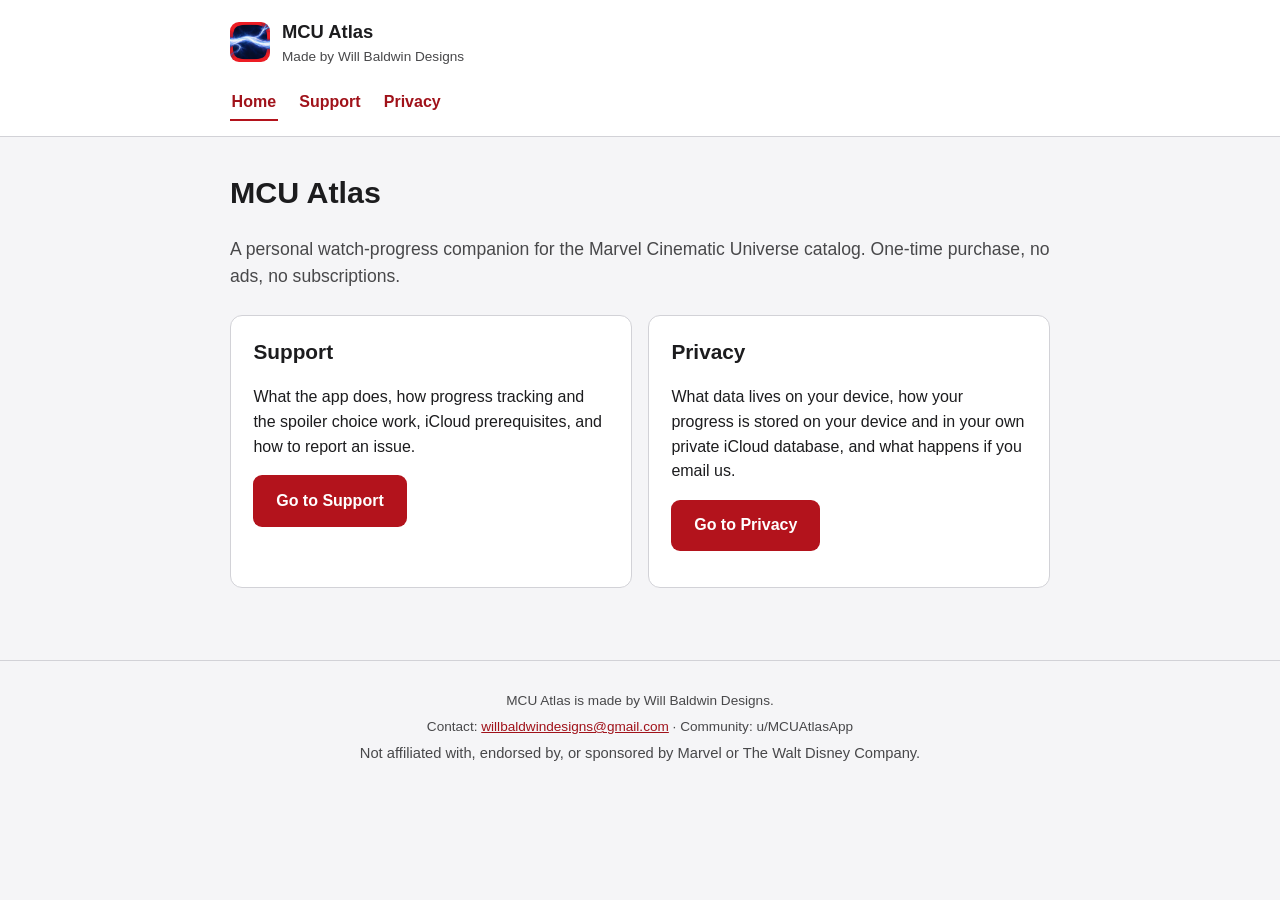
==== index.html @ dd42ee9c "Publish MCU Atlas support and privacy pages" ====
<!DOCTYPE html>
<html lang="en">
<head>
<meta charset="UTF-8">
<meta name="viewport" content="width=device-width, initial-scale=1">
<title>MCU Atlas — Support &amp; Privacy</title>
<link rel="stylesheet" href="styles.css">
<link rel="icon" type="image/png" href="assets/favicon-32.png">
</head>
<body>
<a class="skip-link" href="#main">Skip to content</a>

<header class="site-header">
  <div class="header-inner">
    <img src="assets/icon-256.png" alt="" width="40" height="40">
    <div>
      <p class="brand-title">MCU Atlas</p>
      <p class="brand-sub">Made by Will Baldwin Designs</p>
    </div>
  </div>
  <nav class="primary-nav" aria-label="Primary">
    <a href="index.html" aria-current="page">Home</a>
    <a href="support.html">Support</a>
    <a href="privacy.html">Privacy</a>
  </nav>
</header>

<main id="main">
  <h1>MCU Atlas</h1>
  <p class="lede">A personal watch-progress companion for the Marvel Cinematic Universe catalog. One-time purchase, no ads, no subscriptions.</p>

  <div class="card-grid">
    <div class="card">
      <h2 style="margin-top:0;border-top:none;padding-top:0;">Support</h2>
      <p>What the app does, how progress tracking and the spoiler choice work, iCloud prerequisites, and how to report an issue.</p>
      <p><a class="button" href="support.html">Go to Support</a></p>
    </div>
    <div class="card">
      <h2 style="margin-top:0;border-top:none;padding-top:0;">Privacy</h2>
      <p>What data lives on your device, how your progress is stored on your device and in your own private iCloud database, and what happens if you email us.</p>
      <p><a class="button" href="privacy.html">Go to Privacy</a></p>
    </div>
  </div>
</main>

<footer class="site-footer">
  <p>MCU Atlas is made by Will Baldwin Designs.</p>
  <p>Contact: <a href="mailto:willbaldwindesigns@gmail.com">willbaldwindesigns@gmail.com</a> &middot; Community: u/MCUAtlasApp</p>
  <p class="note">Not affiliated with, endorsed by, or sponsored by Marvel or The Walt Disney Company.</p>
</footer>
</body>
</html>
---- styles.css ----
/* MCU Atlas — support/privacy site. Plain CSS, system font stack, no dependencies. */

:root {
  --bg: #f5f5f7;
  --surface: #ffffff;
  --text: #1c1c1e;
  --text-secondary: #48484a;
  --border: #d2d2d7;
  --accent: #b3131c;
  --accent-contrast: #ffffff;
  --link: #a0121a;
  --focus: #0a66ff;
  --banner-bg: #fff4d6;
  --banner-border: #b98900;
  --banner-text: #4a3800;
  --code-bg: #eef0f2;
}

@media (prefers-color-scheme: dark) {
  :root {
    --bg: #0e0e10;
    --surface: #1c1c1e;
    --text: #f2f2f4;
    --text-secondary: #c7c7cc;
    --border: #3a3a3c;
    --accent: #ff5b5b;
    --accent-contrast: #1c1c1e;
    --link: #ff8a8a;
    --focus: #6ab0ff;
    --banner-bg: #3a2e00;
    --banner-border: #e0b400;
    --banner-text: #ffe28a;
    --code-bg: #2a2a2c;
  }
}

* {
  box-sizing: border-box;
}

html {
  -webkit-text-size-adjust: 100%;
}

body {
  margin: 0;
  background: var(--bg);
  color: var(--text);
  font-family: -apple-system, BlinkMacSystemFont, "Segoe UI", Roboto, Helvetica, Arial, sans-serif;
  line-height: 1.55;
}

.skip-link {
  position: absolute;
  left: -9999px;
  top: 0;
  z-index: 100;
  background: var(--surface);
  color: var(--text);
  padding: 0.75rem 1rem;
  border: 2px solid var(--focus);
  border-radius: 0 0 8px 0;
}

.skip-link:focus {
  left: 0;
}

a {
  color: var(--link);
}

a:focus-visible,
button:focus-visible,
[tabindex]:focus-visible {
  outline: 3px solid var(--focus);
  outline-offset: 2px;
  border-radius: 4px;
}

.draft-banner {
  background: var(--banner-bg);
  color: var(--banner-text);
  border-bottom: 2px solid var(--banner-border);
  text-align: center;
  font-weight: 600;
  padding: 0.6rem 1rem;
  font-size: 0.95rem;
}

.site-header {
  border-bottom: 1px solid var(--border);
  background: var(--surface);
}

.header-inner {
  max-width: 860px;
  margin: 0 auto;
  padding: 1.1rem 1.25rem;
  display: flex;
  align-items: center;
  gap: 0.75rem;
}

.header-inner img {
  width: 40px;
  height: 40px;
  border-radius: 9px;
  flex-shrink: 0;
}

.brand-title {
  font-size: 1.15rem;
  font-weight: 700;
  margin: 0;
}

.brand-sub {
  margin: 0;
  font-size: 0.85rem;
  color: var(--text-secondary);
}

nav.primary-nav {
  max-width: 860px;
  margin: 0 auto;
  padding: 0 1.25rem 0.9rem;
  display: flex;
  gap: 1.25rem;
  flex-wrap: wrap;
}

nav.primary-nav a {
  text-decoration: none;
  font-weight: 600;
  padding: 0.3rem 0.1rem;
  border-bottom: 2px solid transparent;
}

nav.primary-nav a[aria-current="page"] {
  border-bottom-color: var(--accent);
}

nav.primary-nav a:hover {
  border-bottom-color: var(--accent);
}

main {
  max-width: 860px;
  margin: 0 auto;
  padding: 2rem 1.25rem 3rem;
}

h1 {
  font-size: 1.9rem;
  margin-top: 0;
}

h2 {
  font-size: 1.3rem;
  margin-top: 2.2rem;
  border-top: 1px solid var(--border);
  padding-top: 1.4rem;
}

h2:first-of-type {
  border-top: none;
  padding-top: 0;
}

h3 {
  font-size: 1.05rem;
  margin-top: 1.4rem;
}

.lede {
  font-size: 1.1rem;
  color: var(--text-secondary);
}

.card {
  background: var(--surface);
  border: 1px solid var(--border);
  border-radius: 12px;
  padding: 1.25rem 1.4rem;
  margin: 1.25rem 0;
}

.card-grid {
  display: grid;
  grid-template-columns: repeat(auto-fit, minmax(220px, 1fr));
  gap: 1rem;
  margin: 1.5rem 0;
}

.card-grid .card {
  margin: 0;
}

.button {
  display: inline-block;
  background: var(--accent);
  color: var(--accent-contrast);
  text-decoration: none;
  font-weight: 700;
  padding: 0.7rem 1.3rem;
  border-radius: 9px;
  border: 2px solid transparent;
}

.button:hover {
  opacity: 0.9;
}

.button:focus-visible {
  outline: 3px solid var(--focus);
  outline-offset: 3px;
}

.note {
  font-size: 0.92rem;
  color: var(--text-secondary);
}

.pending {
  background: var(--code-bg);
  border-left: 4px solid var(--banner-border);
  padding: 0.75rem 1rem;
  border-radius: 0 8px 8px 0;
  font-size: 0.92rem;
}

code {
  background: var(--code-bg);
  padding: 0.15rem 0.4rem;
  border-radius: 4px;
  font-size: 0.92em;
}

dl.field-list dt {
  font-weight: 700;
  margin-top: 1rem;
}

dl.field-list dd {
  margin-left: 0;
  color: var(--text-secondary);
}

footer.site-footer {
  border-top: 1px solid var(--border);
  padding: 1.5rem 1.25rem 2.5rem;
  text-align: center;
  color: var(--text-secondary);
  font-size: 0.85rem;
}

footer.site-footer p {
  margin: 0.3rem 0;
}

ul.plain-list {
  padding-left: 1.2rem;
}

ul.plain-list li {
  margin: 0.4rem 0;
}

@media (max-width: 480px) {
  h1 {
    font-size: 1.55rem;
  }

  .header-inner {
    padding: 1rem;
  }

  main {
    padding: 1.5rem 1rem 2.5rem;
  }
}
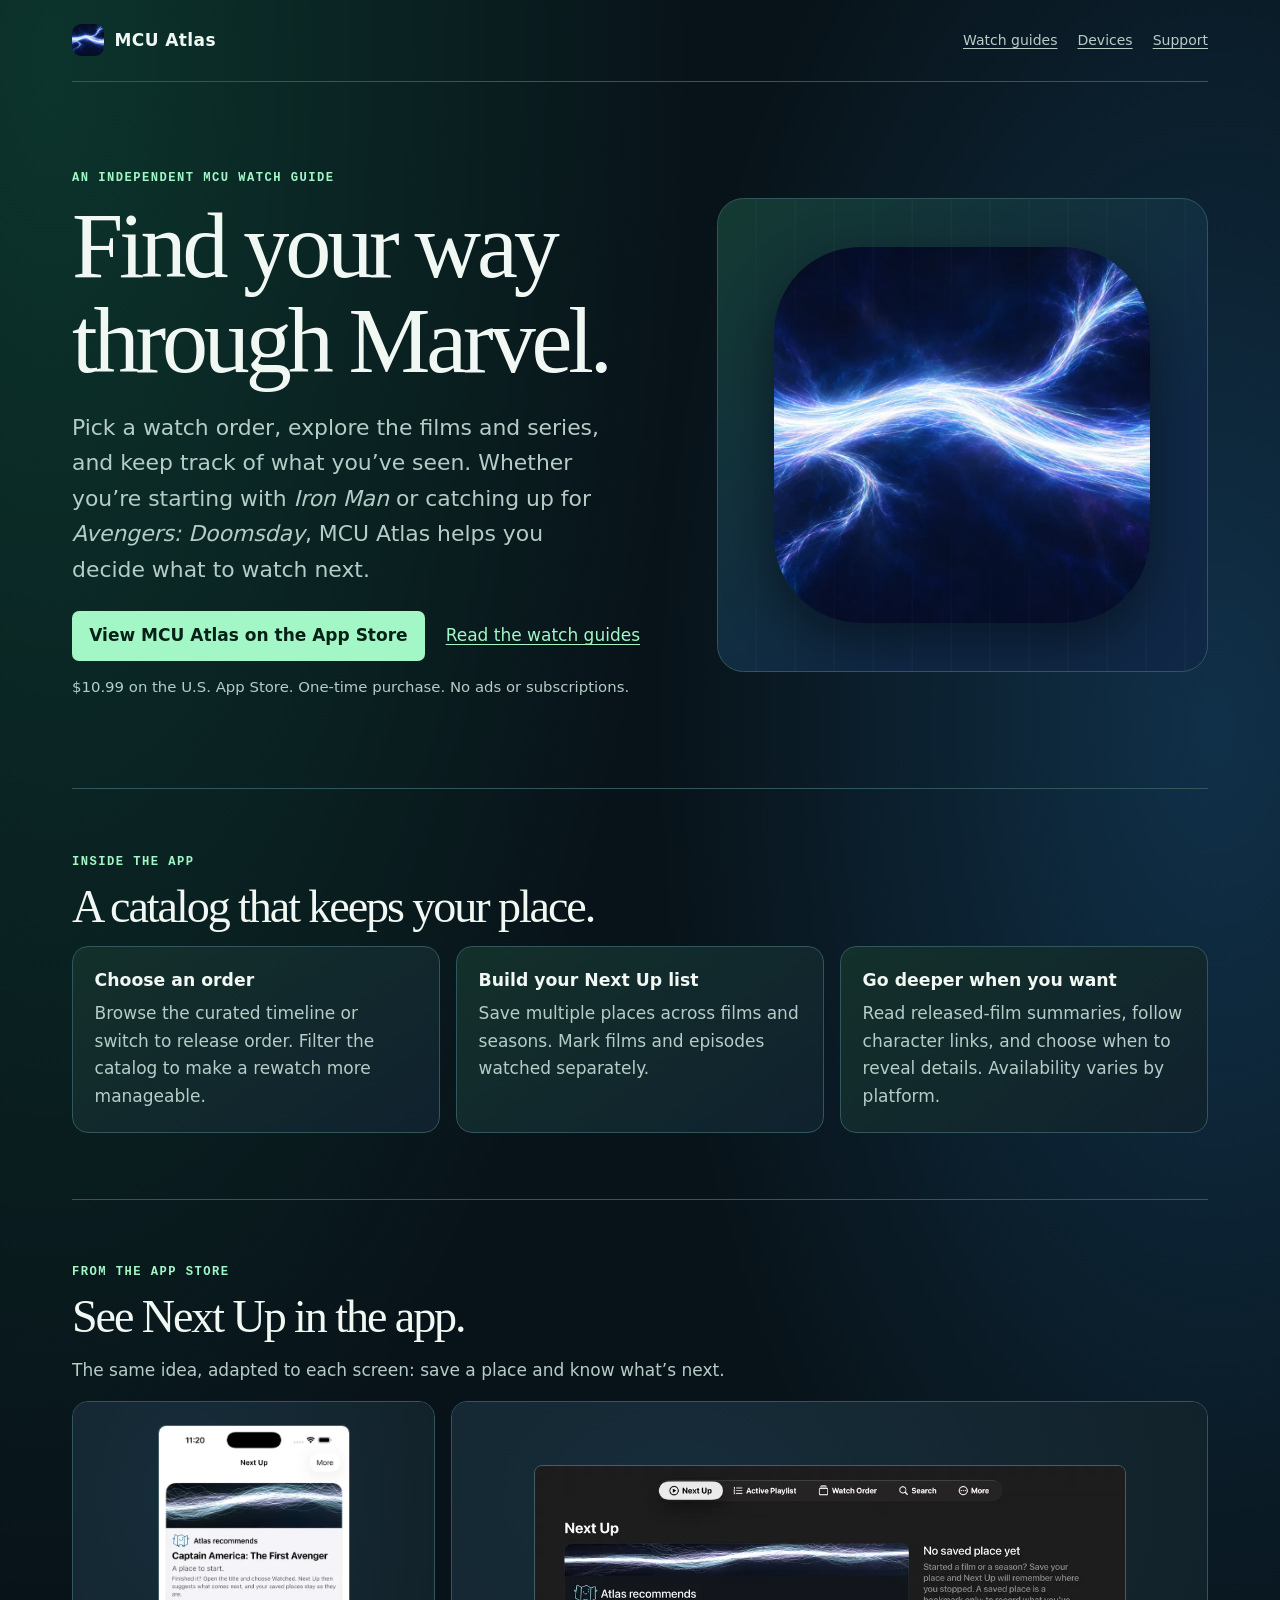
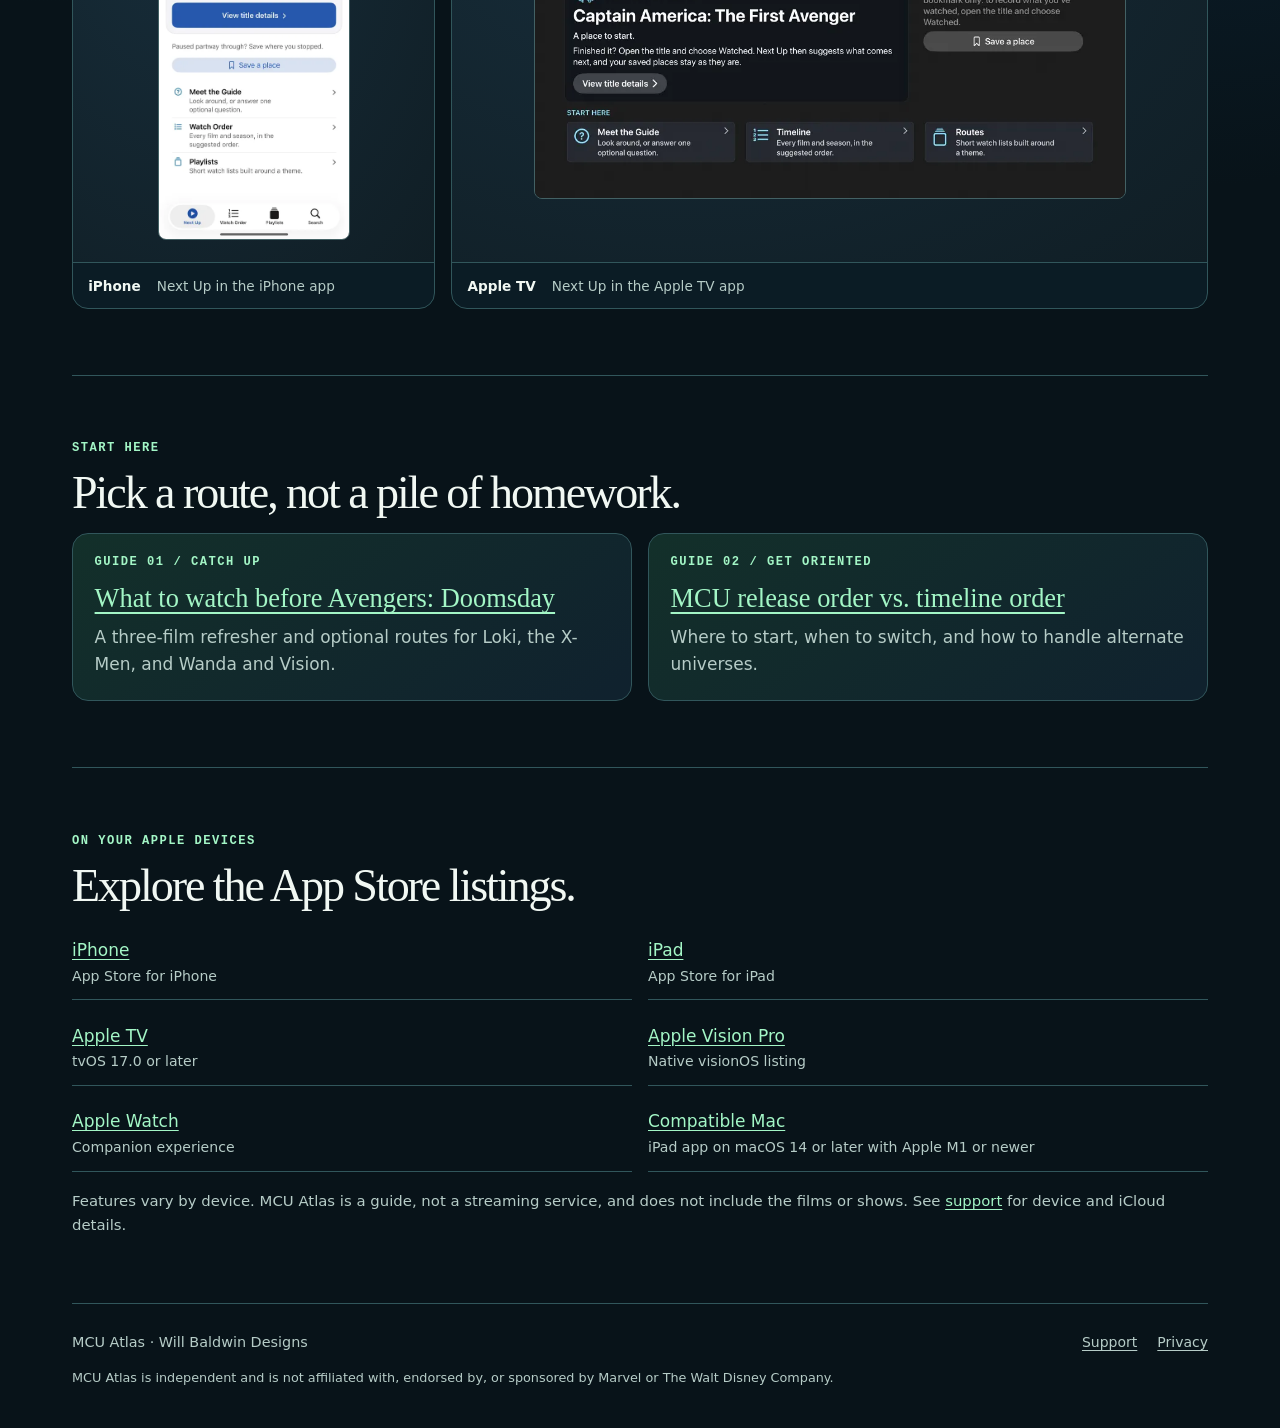
==== commit 08108852: "Add MCU Atlas product homepage and watch guides" ====
--- a/index.html
+++ b/index.html
@@ -1,52 +1,92 @@
-<!DOCTYPE html>
+<!doctype html>
 <html lang="en">
 <head>
-<meta charset="UTF-8">
-<meta name="viewport" content="width=device-width, initial-scale=1">
-<title>MCU Atlas — Support &amp; Privacy</title>
-<link rel="stylesheet" href="styles.css">
-<link rel="icon" type="image/png" href="assets/favicon-32.png">
+<meta charset="utf-8">
+<meta name="viewport" content="width=device-width,initial-scale=1">
+<title>MCU Atlas | Marvel Watch Order & Progress Tracker</title>
+<meta name="description" content="MCU Atlas is an independent Marvel Cinematic Universe guide. Explore watch orders, find films and series, and track viewing progress. One purchase; no ads or subscriptions.">
+<link rel="canonical" href="https://gtt-team.github.io/mcuatlas-support/">
+<link rel="icon" href="assets/timeline-favicon.png" type="image/png">
+<link rel="stylesheet" href="atlas-discovery.css">
+<meta property="og:type" content="website">
+<meta property="og:title" content="MCU Atlas | Marvel Watch Order & Progress Tracker">
+<meta property="og:description" content="An independent guide to what to watch next in the Marvel Cinematic Universe.">
+<meta property="og:url" content="https://gtt-team.github.io/mcuatlas-support/">
+<meta property="og:image" content="https://gtt-team.github.io/mcuatlas-support/assets/timeline-surge.webp">
+<meta property="og:image:alt" content="Original MCU Atlas Timeline Surge artwork">
+<meta name="twitter:card" content="summary">
+<script type="application/ld+json">
+{
+  "@context": "https://schema.org",
+  "@type": "SoftwareApplication",
+  "@id": "https://gtt-team.github.io/mcuatlas-support/#mcu-atlas",
+  "name": "MCU Atlas",
+  "url": "https://gtt-team.github.io/mcuatlas-support/",
+  "sameAs": "https://apps.apple.com/us/app/mcu-atlas/id6814704310",
+  "description": "Independent Marvel Cinematic Universe watch-order guide and viewing-progress tracker.",
+  "applicationCategory": "EntertainmentApplication",
+  "operatingSystem": "iOS, iPadOS, tvOS, visionOS, watchOS; iPad app compatibility on eligible Apple silicon Macs",
+  "image": "https://gtt-team.github.io/mcuatlas-support/assets/timeline-surge.webp",
+  "publisher": {"@type":"Organization","name":"Will Baldwin Designs"},
+  "offers": {"@type":"Offer","price":"10.99","priceCurrency":"USD","url":"https://apps.apple.com/us/app/mcu-atlas/id6814704310"}
+}
+</script>
 </head>
 <body>
-<a class="skip-link" href="#main">Skip to content</a>
-
+<a class="skip" href="#main">Skip to content</a>
 <header class="site-header">
-  <div class="header-inner">
-    <img src="assets/icon-256.png" alt="" width="40" height="40">
-    <div>
-      <p class="brand-title">MCU Atlas</p>
-      <p class="brand-sub">Made by Will Baldwin Designs</p>
-    </div>
-  </div>
-  <nav class="primary-nav" aria-label="Primary">
-    <a href="index.html" aria-current="page">Home</a>
-    <a href="support.html">Support</a>
-    <a href="privacy.html">Privacy</a>
-  </nav>
+<a class="wordmark" href="./" aria-current="page"><img src="assets/timeline-favicon.png" width="32" height="32" alt=""> MCU Atlas</a>
+<nav aria-label="Main navigation"><a href="#guides">Watch guides</a><a href="#platforms">Devices</a><a href="support.html">Support</a></nav>
 </header>
-
 <main id="main">
-  <h1>MCU Atlas</h1>
-  <p class="lede">A personal watch-progress companion for the Marvel Cinematic Universe catalog. One-time purchase, no ads, no subscriptions.</p>
-
-  <div class="card-grid">
-    <div class="card">
-      <h2 style="margin-top:0;border-top:none;padding-top:0;">Support</h2>
-      <p>What the app does, how progress tracking and the spoiler choice work, iCloud prerequisites, and how to report an issue.</p>
-      <p><a class="button" href="support.html">Go to Support</a></p>
-    </div>
-    <div class="card">
-      <h2 style="margin-top:0;border-top:none;padding-top:0;">Privacy</h2>
-      <p>What data lives on your device, how your progress is stored on your device and in your own private iCloud database, and what happens if you email us.</p>
-      <p><a class="button" href="privacy.html">Go to Privacy</a></p>
-    </div>
-  </div>
+<section class="hero" aria-labelledby="hero-heading">
+<div>
+  <p class="kicker">An independent MCU watch guide</p>
+  <h1 id="hero-heading">Find your way through Marvel.</h1>
+  <p class="lede">Pick a watch order, explore the films and series, and keep track of what you’ve seen. Whether you’re starting with <em>Iron Man</em> or catching up for <em>Avengers: Doomsday</em>, MCU Atlas helps you decide what to watch next.</p>
+  <div class="actions"><a class="button" href="https://apps.apple.com/us/app/mcu-atlas/id6814704310">View MCU Atlas on the App Store</a><a href="#guides">Read the watch guides</a></div>
+  <p class="small">$10.99 on the U.S. App Store. One-time purchase. No ads or subscriptions.</p>
+</div>
+<figure class="hero-art"><img src="assets/timeline-surge.webp" width="820" height="820" alt="Original Atlas artwork: a green-to-blue surge crossing a dark field" fetchpriority="high"></figure>
+</section>
+<section class="section" aria-labelledby="features-heading">
+<div class="section-head"><p class="kicker">Inside the app</p><h2 id="features-heading">A catalog that keeps your place.</h2></div>
+<div class="cards">
+<div class="card"><h3>Choose an order</h3><p class="sub">Browse the curated timeline or switch to release order. Filter the catalog to make a rewatch more manageable.</p></div>
+<div class="card"><h3>Build your Next Up list</h3><p class="sub">Save multiple places across films and seasons. Mark films and episodes watched separately.</p></div>
+<div class="card"><h3>Go deeper when you want</h3><p class="sub">Read released-film summaries, follow character links, and choose when to reveal details. Availability varies by platform.</p></div>
+</div>
+</section>
+<section class="section" aria-labelledby="capture-heading">
+<div class="section-head"><p class="kicker">From the App Store</p><h2 id="capture-heading">See Next Up in the app.</h2><p class="sub">The same idea, adapted to each screen: save a place and know what’s next.</p></div>
+<div class="captures">
+<figure class="capture capture-phone"><div class="capture-image"><img src="assets/next-up-iphone.webp" width="459" height="998" loading="lazy" alt="MCU Atlas on iPhone showing the Next Up screen"></div><figcaption><strong>iPhone</strong><span>Next Up in the iPhone app</span></figcaption></figure>
+<figure class="capture capture-tv"><div class="capture-image"><img src="assets/next-up-apple-tv.webp" width="960" height="540" loading="lazy" alt="MCU Atlas on Apple TV showing the Next Up screen"></div><figcaption><strong>Apple TV</strong><span>Next Up in the Apple TV app</span></figcaption></figure>
+</div>
+</section>
+<section class="section" id="guides" aria-labelledby="guides-heading">
+<div class="section-head"><p class="kicker">Start here</p><h2 id="guides-heading">Pick a route, not a pile of homework.</h2></div>
+<div class="guides">
+<div class="card"><p class="chapter">Guide 01 / Catch up</p><a class="guide-link" href="guides/doomsday-watch-guide/">What to watch before Avengers: Doomsday</a><p class="sub">A three-film refresher and optional routes for Loki, the X-Men, and Wanda and Vision.</p></div>
+<div class="card"><p class="chapter">Guide 02 / Get oriented</p><a class="guide-link" href="guides/mcu-watch-order/">MCU release order vs. timeline order</a><p class="sub">Where to start, when to switch, and how to handle alternate universes.</p></div>
+</div>
+</section>
+<section class="section" id="platforms" aria-labelledby="devices-heading">
+<div class="section-head"><p class="kicker">On your Apple devices</p><h2 id="devices-heading">Explore the App Store listings.</h2></div>
+<ul class="platforms">
+<li><a href="https://apps.apple.com/us/app/mcu-atlas/id6814704310">iPhone</a><small>App Store for iPhone</small></li>
+<li><a href="https://apps.apple.com/us/app/mcu-atlas/id6814704310?platform=ipad">iPad</a><small>App Store for iPad</small></li>
+<li><a href="https://apps.apple.com/us/app/mcu-atlas/id6814704310?platform=tv">Apple TV</a><small>tvOS 17.0 or later</small></li>
+<li><a href="https://apps.apple.com/us/app/mcu-atlas/id6814704310?platform=vision">Apple Vision Pro</a><small>Native visionOS listing</small></li>
+<li><a href="https://apps.apple.com/us/app/mcu-atlas/id6814704310?platform=watch">Apple Watch</a><small>Companion experience</small></li>
+<li><a href="https://apps.apple.com/us/app/mcu-atlas/id6814704310?platform=mac">Compatible Mac</a><small>iPad app on macOS 14 or later with Apple M1 or newer</small></li>
+</ul>
+<p class="small">Features vary by device. MCU Atlas is a guide, not a streaming service, and does not include the films or shows. See <a href="support.html">support</a> for device and iCloud details.</p>
+</section>
 </main>
-
-<footer class="site-footer">
-  <p>MCU Atlas is made by Will Baldwin Designs.</p>
-  <p>Contact: <a href="mailto:willbaldwindesigns@gmail.com">willbaldwindesigns@gmail.com</a> &middot; Community: u/MCUAtlasApp</p>
-  <p class="note">Not affiliated with, endorsed by, or sponsored by Marvel or The Walt Disney Company.</p>
+<footer>
+<div class="foot-row"><span>MCU Atlas · Will Baldwin Designs</span><nav aria-label="Footer"><a href="support.html">Support</a><a href="privacy.html">Privacy</a></nav></div>
+<p class="foot-note">MCU Atlas is independent and is not affiliated with, endorsed by, or sponsored by Marvel or The Walt Disney Company.</p>
 </footer>
 </body>
 </html>
--- a/atlas-discovery.css
+++ b/atlas-discovery.css
@@ -0,0 +1,62 @@
+:root{color-scheme:dark;--bg:#081319;--surface:#102229;--cream:#f1f8f3;--muted:#b6ccc7;--mint:#a3f6c6;--cyan:#87e7ff;--line:#31565b;--serif:Georgia,"Times New Roman",serif;--sans:system-ui,-apple-system,BlinkMacSystemFont,"Segoe UI",sans-serif;--mono:ui-monospace,SFMono-Regular,Consolas,monospace}
+*,*::before,*::after{box-sizing:border-box}
+body{margin:0;background:radial-gradient(ellipse at 4% 2%,#0c342c 0%,transparent 40rem),radial-gradient(ellipse at 95% 24%,#103049 0%,transparent 35rem),var(--bg);color:var(--cream);font:1.0625rem/1.62 var(--sans)}
+header,main,footer{width:min(71rem,100% - 3rem);margin-inline:auto}
+a{color:var(--mint);text-decoration-thickness:.08em;text-underline-offset:.19em}
+a:hover{color:var(--cyan)}
+a:focus-visible{outline:3px solid var(--cyan);outline-offset:5px}
+.skip{position:absolute;top:.5rem;left:.5rem;z-index:2;background:var(--bg);padding:.5rem 1rem;transform:translateY(-160%)}.skip:focus{transform:none}
+header,.foot-row{display:flex;align-items:center;justify-content:space-between;gap:1rem;flex-wrap:wrap}
+header{min-height:5.1rem;border-bottom:1px solid var(--line);padding-block:.75rem}
+.wordmark{display:inline-flex;align-items:center;gap:.65rem;color:var(--cream);font-weight:750;text-decoration:none;letter-spacing:.025em}
+.wordmark img{border-radius:9px;width:32px;height:32px}
+nav{display:flex;gap:1.25rem;flex-wrap:wrap}nav a{color:var(--muted);font-size:.875rem}
+h1,h2,h3,p,ol,ul{margin-block-start:0}
+h1,h2{font-family:var(--serif);font-weight:500;letter-spacing:-.045em;text-wrap:balance;line-height:1.03}
+h1{font-size:clamp(2.9rem,7.2vw,6.6rem);margin-bottom:1.3rem}
+h2{font-size:clamp(1.85rem,3.6vw,3.15rem);margin-bottom:1rem}
+h3{font-size:1.08rem;line-height:1.35;margin-bottom:.5rem}
+.kicker,.chapter{font:700 .76rem/1.3 var(--mono);letter-spacing:.12em;text-transform:uppercase;color:var(--mint)}
+.hero{display:grid;grid-template-columns:1.12fr minmax(0,.88fr);align-items:center;gap:1.2rem;padding:clamp(3rem,7vw,6rem) 0;min-height:32rem}
+.hero .lede{max-width:34rem;font-size:clamp(1.12rem,1.8vw,1.37rem);margin-bottom:1.5rem}
+.lede,.sub,.small,.foot-note,.article p,.article li{color:var(--muted)}
+.actions{display:flex;gap:.8rem 1.3rem;align-items:center;flex-wrap:wrap}
+.button{display:inline-block;background:var(--mint);color:#062118;text-decoration:none;font-weight:780;padding:.7rem 1.08rem;border-radius:7px}
+.button:hover{background:var(--cyan);color:#061924}
+.hero-art{position:relative;margin:0;display:grid;place-items:center;border:1px solid var(--line);border-radius:1.65rem;background:linear-gradient(139deg,#143a32,#102846 70%);padding:clamp(1.2rem,4vw,3rem);overflow:hidden}
+.hero-art:after{content:"";position:absolute;inset:0;pointer-events:none;background:repeating-linear-gradient(90deg,transparent 0,transparent 37px,#c6ffe508 38px,#c6ffe508 39px);mask-image:linear-gradient(#000,transparent 41%,transparent 64%,#000)}
+.hero-art img{width:min(100%,23.5rem);height:auto;box-shadow:0 1.25rem 3rem #050d1699;border-radius:23%}
+.small{font-size:.93rem;margin:.85rem 0 0}
+.section{border-top:1px solid var(--line);padding:clamp(2rem,5.5vw,4.1rem) 0}
+.section-head{max-width:43rem}
+.cards,.guides{display:grid;gap:1rem;grid-template-columns:repeat(3,minmax(0,1fr))}
+.guides{grid-template-columns:repeat(2,minmax(0,1fr))}
+.card{border:1px solid var(--line);border-radius:1rem;background:linear-gradient(145deg,#13302a,#10222e 95%);padding:1.35rem}
+.card p:last-child{margin-bottom:0}
+.guide-link{font-size:clamp(1.22rem,2.3vw,1.65rem);line-height:1.2;font-family:var(--serif);display:inline-block;margin-bottom:.55rem}
+.platforms{display:grid;grid-template-columns:repeat(2,minmax(0,1fr));gap:.65rem 1rem;padding:0;list-style:none}
+.platforms li{padding:.75rem 0;border-bottom:1px solid var(--line)}
+.platforms small{display:block;color:var(--muted);font-size:.88rem}
+footer{padding-block:1.7rem 2.4rem;border-top:1px solid var(--line);font-size:.9rem;color:var(--muted)}
+.foot-note{max-width:55rem;margin:.9rem 0 0;font-size:.8rem}
+.article{max-width:48rem;padding-block:clamp(2.5rem,6vw,5rem)}
+.article h1{font-size:clamp(2.7rem,6.55vw,5.35rem)}
+.article h2{margin-top:2.35rem}
+.article .quick-answer{font-size:1.16rem;color:var(--cream);border-left:3px solid var(--mint);padding:1rem 1.15rem;background:var(--surface);border-radius:0 10px 10px 0;margin:1.4rem 0}
+.article ol,.article ul{padding-inline-start:1.45rem}
+.article li{padding-inline-start:.18rem;margin:.45rem 0}
+.article strong{color:var(--cream)}
+.source-list{font-size:.94rem}
+.cta{background:linear-gradient(120deg,#123d2f,#123144);padding:1.25rem;border:1px solid var(--line);border-radius:1rem;margin-top:2rem}
+.cta p{margin-bottom:.7rem}
+@media(max-width:45rem){header,main,footer{width:calc(100% - 2rem)}.hero{grid-template-columns:1fr;min-height:0;gap:1.6rem}.hero-art img{width:min(100%,17rem)}.cards{grid-template-columns:1fr}.guides{gap:.75rem}.card{padding:1rem}}
+@media(max-width:36rem){.guides,.platforms{grid-template-columns:1fr}nav{gap:1rem}.article .quick-answer{font-size:1.07rem}}
+.captures{display:grid;grid-template-columns:minmax(11rem,.48fr) minmax(0,1fr);gap:1rem;align-items:stretch}
+.capture{margin:0;border:1px solid var(--line);border-radius:1rem;background:#0b1c25;display:grid;grid-template-rows:1fr auto;overflow:hidden}
+.capture-image{display:grid;place-items:center;min-width:0;padding:clamp(.65rem,3vw,1.4rem);background:radial-gradient(ellipse at 30% 20%,#172d3a,#101e25)}
+.capture img{display:block;max-width:100%;height:auto;border:1px solid #436164;border-radius:.5rem}
+.capture-phone img{max-width:min(100%,12rem)}
+.capture-tv img{width:min(100%,37rem)}
+.capture figcaption{border-top:1px solid var(--line);padding:.72rem .95rem;font-size:.85rem;display:flex;align-items:baseline;gap:.5rem 1rem;flex-wrap:wrap}
+.capture figcaption span{color:var(--muted)}
+@media(max-width:36rem){.captures{grid-template-columns:1fr}.capture-phone img{max-width:min(100%,10rem)}}
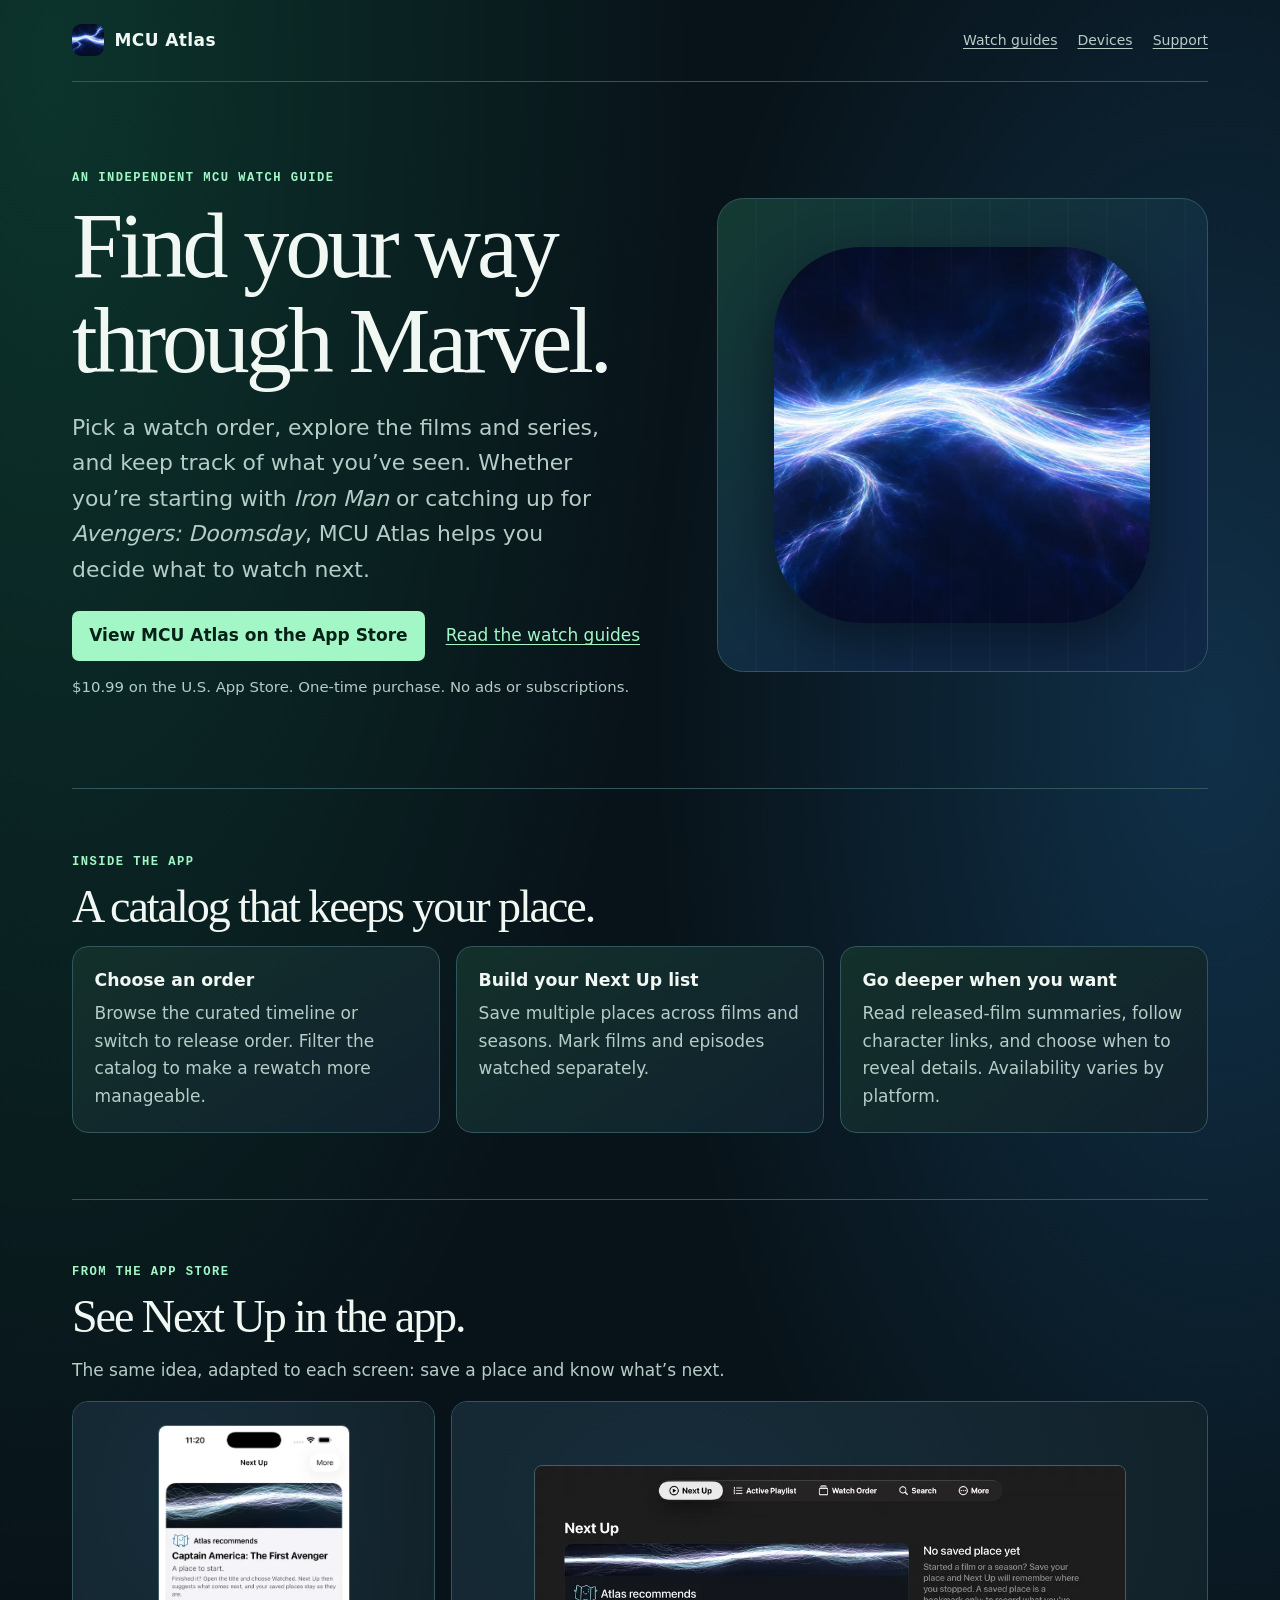
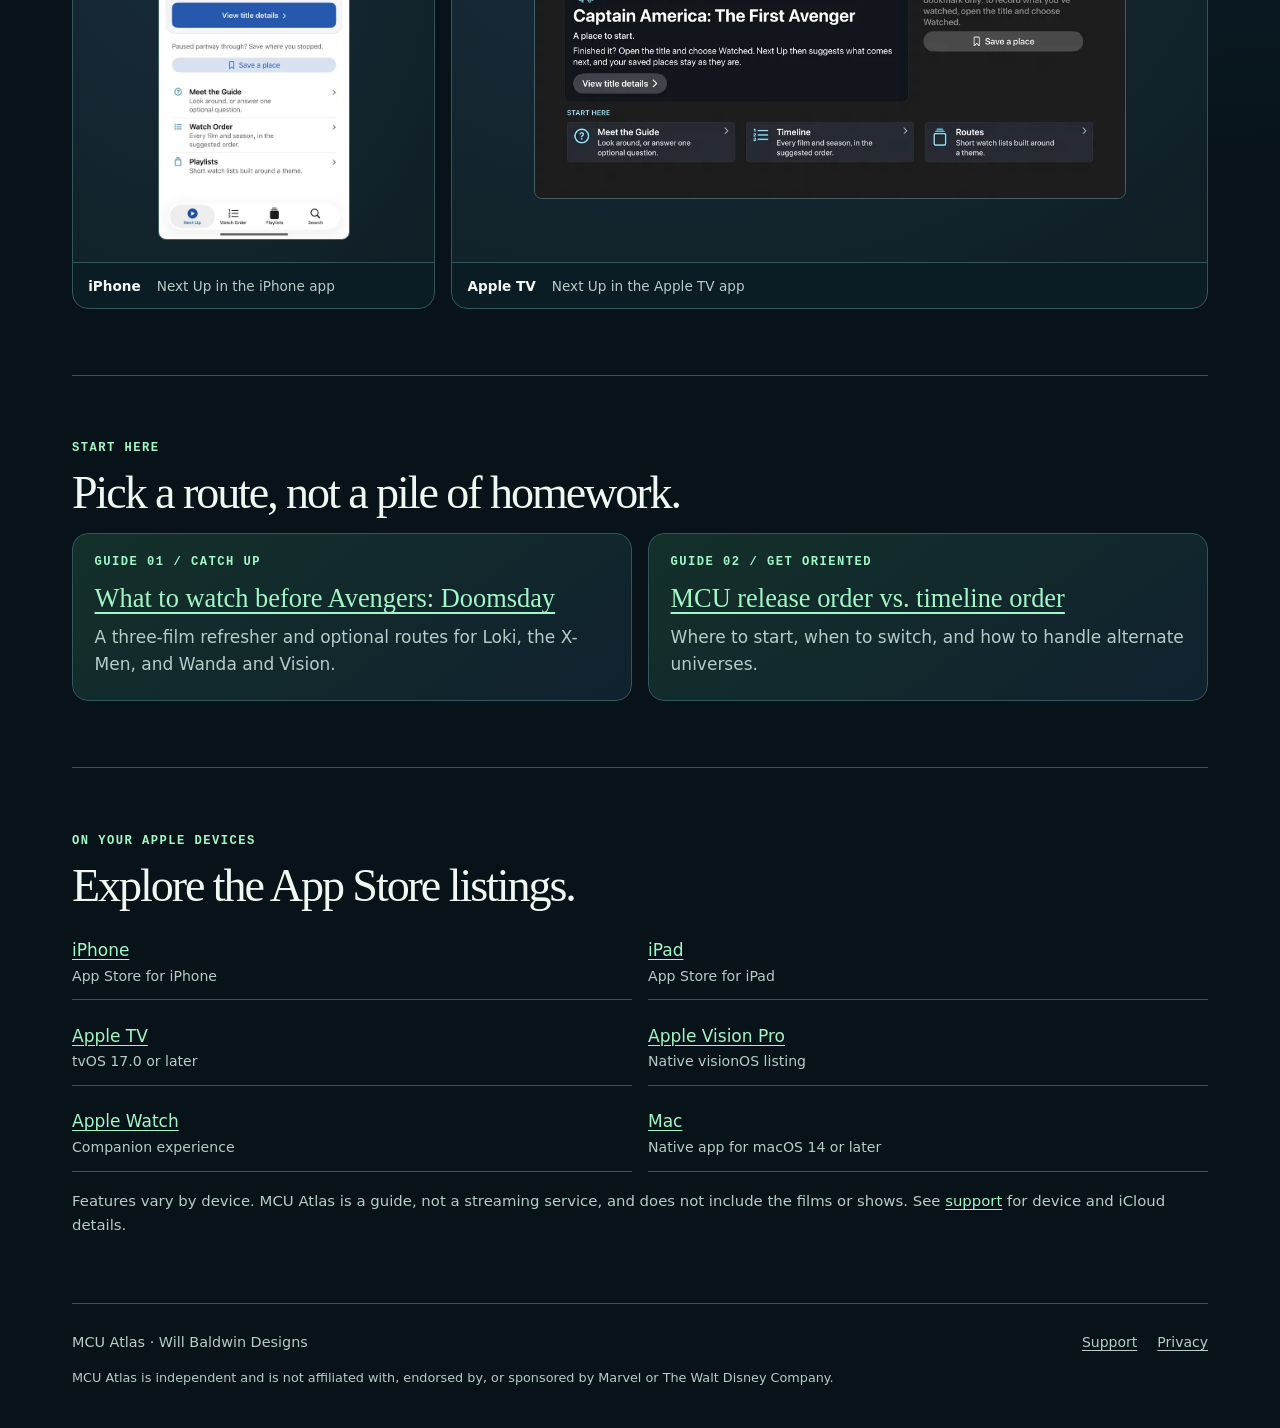
==== commit ec171fec: "Update draft storefront copy for native macOS release" ====
--- a/index.html
+++ b/index.html
@@ -25,7 +25,7 @@
   "sameAs": "https://apps.apple.com/us/app/mcu-atlas/id6814704310",
   "description": "Independent Marvel Cinematic Universe watch-order guide and viewing-progress tracker.",
   "applicationCategory": "EntertainmentApplication",
-  "operatingSystem": "iOS, iPadOS, tvOS, visionOS, watchOS; iPad app compatibility on eligible Apple silicon Macs",
+  "operatingSystem": "iOS, iPadOS, tvOS, visionOS, watchOS, macOS 14 or later",
   "image": "https://gtt-team.github.io/mcuatlas-support/assets/timeline-surge.webp",
   "publisher": {"@type":"Organization","name":"Will Baldwin Designs"},
   "offers": {"@type":"Offer","price":"10.99","priceCurrency":"USD","url":"https://apps.apple.com/us/app/mcu-atlas/id6814704310"}
@@ -79,7 +79,7 @@
 <li><a href="https://apps.apple.com/us/app/mcu-atlas/id6814704310?platform=tv">Apple TV</a><small>tvOS 17.0 or later</small></li>
 <li><a href="https://apps.apple.com/us/app/mcu-atlas/id6814704310?platform=vision">Apple Vision Pro</a><small>Native visionOS listing</small></li>
 <li><a href="https://apps.apple.com/us/app/mcu-atlas/id6814704310?platform=watch">Apple Watch</a><small>Companion experience</small></li>
-<li><a href="https://apps.apple.com/us/app/mcu-atlas/id6814704310?platform=mac">Compatible Mac</a><small>iPad app on macOS 14 or later with Apple M1 or newer</small></li>
+<li><a href="https://apps.apple.com/us/app/mcu-atlas/id6814704310?platform=mac">Mac</a><small>Native app for macOS 14 or later</small></li>
 </ul>
 <p class="small">Features vary by device. MCU Atlas is a guide, not a streaming service, and does not include the films or shows. See <a href="support.html">support</a> for device and iCloud details.</p>
 </section>
